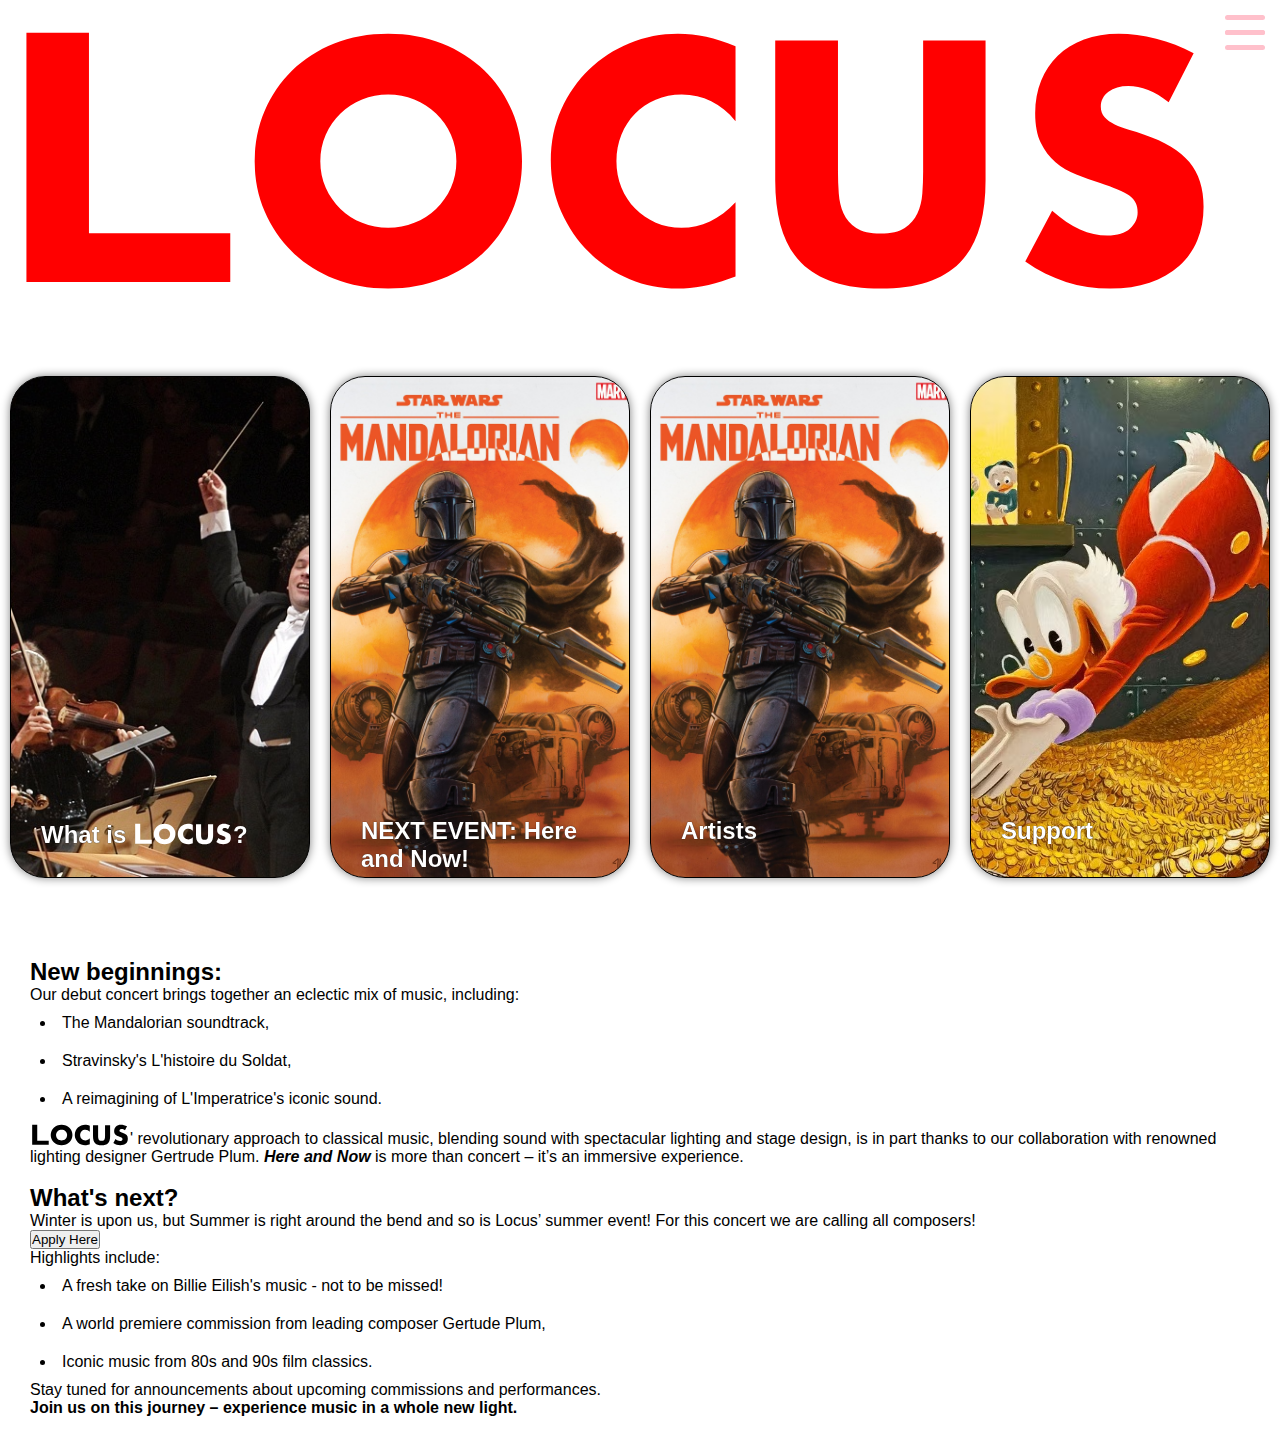
==== index.html @ e9b1023e "Added copy to boxes" ====
<!DOCTYPE html>
<html lang="en">
  <head>
    <meta charset="UTF-8" />
    <meta
      name="viewport"
      content="width=device-width, initial-scale=1.0" />
    <link
      rel="stylesheet"
      href="styles/style.css" />
    <title>Locus</title>
  </head>
  <body>
    <svg
      class="logo"
      viewBox="0 0 3000 785"
      version="1.1"
      xmlns="http://www.w3.org/2000/svg"
      xmlns:xlink="http://www.w3.org/1999/xlink"
      xml:space="preserve"
      xmlns:serif="http://www.serif.com/"
      style="
        fill-rule: evenodd;
        clip-rule: evenodd;
        stroke-linejoin: round;
        stroke-miterlimit: 2;
      ">
      <g
        id="Artboard1"
        transform="matrix(1,0,0,0.261377,0,0)">
        <rect
          x="0"
          y="0" />
        <g
          transform="matrix(1,0,0,3.82589,-317.61,-3108.26)"
          style="fill: red">
          <path
            d="M879.223,1500L382.047,1500L382.047,892.592L534.555,892.592L534.555,1381.04L879.223,1381.04L879.223,1500ZM938.762,1205.62C938.762,1161.9 946.83,1121.16 962.968,1083.42C979.105,1045.68 1001.49,1012.75 1030.12,984.645C1058.75,956.535 1092.98,934.541 1132.8,918.664C1172.62,902.787 1216.48,894.848 1264.37,894.848C1311.74,894.848 1355.47,902.787 1395.55,918.664C1435.64,934.541 1470.12,956.535 1499.02,984.645C1527.91,1012.75 1550.42,1045.68 1566.56,1083.42C1582.69,1121.16 1590.76,1161.9 1590.76,1205.62C1590.76,1249.35 1582.69,1290.08 1566.56,1327.83C1550.42,1365.57 1527.91,1398.49 1499.02,1426.6C1470.12,1454.71 1435.64,1476.7 1395.55,1492.58C1355.47,1508.46 1311.74,1516.4 1264.37,1516.4C1216.48,1516.4 1172.62,1508.46 1132.8,1492.58C1092.98,1476.7 1058.75,1454.71 1030.12,1426.6C1001.49,1398.49 979.105,1365.57 962.968,1327.83C946.83,1290.08 938.762,1249.35 938.762,1205.62ZM1098.83,1205.62C1098.83,1229.05 1103.26,1250.65 1112.11,1270.43C1120.96,1290.21 1132.93,1307.39 1148.03,1321.97C1163.12,1336.54 1180.69,1347.87 1200.73,1355.93C1220.78,1364 1241.99,1368.04 1264.37,1368.04C1286.76,1368.04 1307.97,1364 1328.01,1355.93C1348.05,1347.87 1365.75,1336.54 1381.11,1321.97C1396.46,1307.39 1408.57,1290.21 1417.42,1270.43C1426.27,1250.65 1430.69,1229.05 1430.69,1205.62C1430.69,1182.2 1426.27,1160.59 1417.42,1140.81C1408.57,1121.03 1396.46,1103.85 1381.11,1089.28C1365.75,1074.7 1348.05,1063.38 1328.01,1055.31C1307.97,1047.24 1286.76,1043.21 1264.37,1043.21C1241.99,1043.21 1220.78,1047.24 1200.73,1055.31C1180.69,1063.38 1163.12,1074.7 1148.03,1089.28C1132.93,1103.85 1120.96,1121.03 1112.11,1140.81C1103.26,1160.59 1098.83,1182.2 1098.83,1205.62ZM2111.59,1108.02C2076.19,1064.81 2032.46,1043.21 1980.4,1043.21C1957.5,1043.21 1936.29,1047.37 1916.77,1055.7C1897.24,1064.03 1880.46,1075.35 1866.4,1089.67C1852.35,1103.98 1841.28,1121.03 1833.22,1140.81C1825.15,1160.59 1821.11,1181.94 1821.11,1204.84C1821.11,1228.27 1825.15,1249.87 1833.22,1269.65C1841.28,1289.43 1852.48,1306.61 1866.79,1321.19C1881.11,1335.76 1897.89,1347.21 1917.15,1355.54C1936.42,1363.87 1957.24,1368.04 1979.62,1368.04C2028.56,1368.04 2072.54,1347.21 2111.59,1305.57L2111.59,1486.73L2095.97,1492.19C2072.54,1500.52 2050.68,1506.64 2030.38,1510.54C2010.08,1514.45 1990.03,1516.4 1970.25,1516.4C1929.65,1516.4 1890.74,1508.72 1853.52,1493.36C1816.3,1478.01 1783.5,1456.4 1755.13,1428.55C1726.76,1400.7 1703.99,1367.65 1686.81,1329.39C1669.63,1291.12 1661.04,1249.35 1661.04,1204.06C1661.04,1158.77 1669.5,1117.26 1686.42,1079.52C1703.34,1041.78 1725.98,1009.24 1754.35,981.912C1782.72,954.583 1815.65,933.24 1853.13,917.883C1890.61,902.527 1929.91,894.848 1971.03,894.848C1994.46,894.848 2017.49,897.321 2040.14,902.266C2062.78,907.212 2086.6,914.89 2111.59,925.301L2111.59,1108.02ZM2361.45,911.246L2361.45,1231.39C2361.45,1248.57 2362.11,1266.14 2363.41,1284.1C2364.71,1302.06 2368.61,1318.32 2375.12,1332.9C2381.63,1347.48 2391.91,1359.32 2405.96,1368.43C2420.02,1377.54 2439.8,1382.09 2465.31,1382.09C2490.81,1382.09 2510.46,1377.54 2524.26,1368.43C2538.05,1359.32 2548.34,1347.48 2555.1,1332.9C2561.87,1318.32 2565.9,1302.06 2567.2,1284.1C2568.51,1266.14 2569.16,1248.57 2569.16,1231.39L2569.16,911.246L2721.42,911.246L2721.42,1252.47C2721.42,1344.09 2700.47,1410.98 2658.56,1453.15C2616.66,1495.32 2552.24,1516.4 2465.31,1516.4C2378.37,1516.4 2313.82,1495.32 2271.66,1453.15C2229.49,1410.98 2208.41,1344.09 2208.41,1252.47L2208.41,911.246L2361.45,911.246ZM3168.06,1061.95C3151.41,1048.41 3134.75,1038.39 3118.09,1031.89C3101.43,1025.38 3085.29,1022.12 3069.68,1022.12C3049.89,1022.12 3033.76,1026.81 3021.26,1036.18C3008.77,1045.55 3002.52,1057.78 3002.52,1072.88C3002.52,1083.29 3005.65,1091.88 3011.89,1098.65C3018.14,1105.41 3026.34,1111.27 3036.49,1116.22C3046.64,1121.16 3058.09,1125.46 3070.85,1129.1C3083.6,1132.74 3096.22,1136.65 3108.72,1140.81C3158.69,1157.47 3195.26,1179.73 3218.43,1207.58C3241.59,1235.42 3253.17,1271.73 3253.17,1316.5C3253.17,1346.69 3248.1,1374.02 3237.95,1398.49C3227.8,1422.96 3212.96,1443.91 3193.44,1461.35C3173.92,1478.79 3149.97,1492.32 3121.6,1501.95C3093.23,1511.58 3061.09,1516.4 3025.17,1516.4C2950.73,1516.4 2881.75,1494.27 2818.25,1450.03L2883.84,1326.65C2906.74,1346.95 2929.39,1362.05 2951.77,1371.94C2974.15,1381.83 2996.28,1386.78 3018.14,1386.78C3043.13,1386.78 3061.74,1381.05 3073.97,1369.6C3086.2,1358.15 3092.32,1345.13 3092.32,1330.56C3092.32,1321.71 3090.76,1314.03 3087.64,1307.52C3084.51,1301.02 3079.31,1295.03 3072.02,1289.56C3064.73,1284.1 3055.23,1279.02 3043.52,1274.34C3031.81,1269.65 3017.62,1264.45 3000.96,1258.72C2981.18,1252.47 2961.79,1245.58 2942.79,1238.03C2923.79,1230.48 2906.87,1220.46 2892.03,1207.97C2877.2,1195.47 2865.23,1179.73 2856.12,1160.73C2847.01,1141.72 2842.45,1117.65 2842.45,1088.5C2842.45,1059.35 2847.27,1032.93 2856.9,1009.24C2866.53,985.556 2880.06,965.254 2897.5,948.336C2914.94,931.418 2936.28,918.274 2961.53,908.903C2986.78,899.533 3015.02,894.848 3046.25,894.848C3075.4,894.848 3105.86,898.883 3137.61,906.951C3169.36,915.02 3199.82,926.863 3228.97,942.48L3168.06,1061.95Z" />
        </g>
      </g>
    </svg>
    <main>
      <section class="container">
        <div class="what-we-do box">
          <div class="box__color-screen"></div>
          <div class="wrapper">
            <h2 class="card-label">
              What is
              <img
                class="locus-inline-image"
                src="images/locus.svg"
                alt=""
                width="100" />?
            </h2>
            <div class="box_descriptive-text">
              <p>
                Locus events dispense with traditional genre boundaries. As all
                music is just 12 notes, we here at Locus are excited to present
                film music, pop, jazz, and contemporary classical side-by-side.
                <br />
                <br />
                We take inspiration from movements and concerts around the world
                and distil what we think is the best of the best to bring it to
                you in the form of music, lighting, and stage design.
                <br />
                <br />
                As you will see from our concerts, we take the phrase “Music is
                for everyone” seriously.
              </p>
              <br />
              <a href="./about-locus.html"><p>See more</p></a>
            </div>
          </div>
        </div>
        <div class="featured box">
          <div class="box__color-screen"></div>
          <div class="wrapper">
            <h2 class="card-label">NEXT EVENT: Here and Now!</h2>
            <p class="box_descriptive-text">
              Here and Now! is a celebration of beloved music of today, and the
              inspiration behind Locus, combining contemporary classics with
              music from Billie Eilish, Miles Davis, Stravinsky, and The
              Mandalorian.
              <br />
              <br />
              Enjoy a night of incredible music at The Venue and get to know the
              world of Locus.
            </p>
          </div>
        </div>
        <div class="artists box">
          <div class="box__color-screen"></div>
          <div class="wrapper">
            <h2 class="card-label">Artists</h2>
            <p class="box_descriptive-text">
              Locus differs from traditional groups, bands, and orchestras in
              several important ways. A group of like-minded musicians, our
              specialties span pop, jazz, contemporary classical, and classical
              music.
              <br />
              <br />
              Learn more about our world-class team
              <a href="./about-locus.html#artists">here</a>.
            </p>
          </div>
        </div>
        <div class="investment box">
          <div class="box__color-screen"></div>
          <div class="wrapper">
            <h2 class="card-label">Support</h2>
            <p class="box_descriptive-text">
              Keep music alive and become a part of the solution!
              <br />
              <br />
              There are many ways to support locus, from membership to
              donations, to partnering with us.
              <br />
              <br />
              Explore your options and see how others such as yourself have
              shaped the future of music <a href="./investment.html">here</a>.
            </p>
          </div>
        </div>
      </section>
      <section class="news">
        <div class="news-item new-beginnings">
          <h2 class="news-heading">New beginnings:</h2>
          <p>
            Our debut concert brings together an eclectic mix of music,
            including:
          </p>
          <ul>
            <li>The Mandalorian soundtrack,</li>
            <li>Stravinsky's L'histoire du Soldat,</li>
            <li>A reimagining of L'Imperatrice's iconic sound.</li>
          </ul>
          <p>
            <img
              class="locus-inline-image"
              src="images/locus.svg"
              alt=""
              width="100" />' revolutionary approach to classical music,
            blending sound with spectacular lighting and stage design, is in
            part thanks to our collaboration with renowned lighting designer
            Gertrude Plum.
            <span style="font-style: italic; font-weight: bold">
              Here and Now
            </span>
            is more than concert – it’s an immersive experience.
          </p>
        </div>
        <br />
        <div class="news-item next">
          <h2 class="news-heading">What's next?</h2>
          <p>
            Winter is upon us, but Summer is right around the bend and so is
            Locus’ summer event! For this concert we are calling all composers!
          </p>
          <button class="callout">Apply Here</button>
          <p>Highlights include:</p>
          <ul>
            <li>A fresh take on Billie Eilish's music - not to be missed!</li>
            <li>
              A world premiere commission from leading composer Gertude Plum,
            </li>
            <li>Iconic music from 80s and 90s film classics.</li>
          </ul>
          <p>
            Stay tuned for announcements about upcoming commissions and
            performances.
          </p>
          <p>
            <span style="font-weight: bold"
              >Join us on this journey – experience music in a whole new
              light.</span
            >
          </p>
        </div>
      </section>
      <footer>
        <div class="signup"></div>
        <div class="contact"></div>
        <div class="socials"></div>
      </footer>
    </main>
    <div class="menu">
      <div class="menu_icon">
        <div class="line-1 line"></div>
        <div class="line-2 line"></div>
        <div class="line-3 line"></div>
        <div class="line-4 line"></div>
      </div>
      <nav class="nav">
        <p>These are options</p>
        <ul class="menu-list">
          <a href="#"><li class="menu-list_item">Option</li></a>
          <a href="#"><li class="menu-list_item">Option</li></a>
          <a href="#"><li class="menu-list_item">Option</li></a>
          <a href="#"><li class="menu-list_item">Option</li></a>
          <a href="#"><li class="menu-list_item">Option</li></a>
          <a href="#"><li class="menu-list_item">Option</li></a>
          <a href="#"><li class="menu-list_item">Option</li></a>
        </ul>
      </nav>
    </div>
    <script src="scripts/script.js"></script>
    <script src="scripts/burger-menu.js"></script>
  </body>
</html>
---- styles/style.css ----
* {
  font-family: Verdana, Geneva, Tahoma, sans-serif;
  margin: 0;
  padding: 0;
}
html,
body {
  position: relative;
  cursor: url(../images/red-dot.svg), auto;
  z-index: 0;
  max-width: 100vw;
  overflow-x: hidden;
}
.logo {
  width: calc(100vw - 50px);
}
.menu {
  display: flex;
  flex-flow: column;
  align-items: end;
  position: fixed;
  right: 5px;
  top: 5px;
}
.menu_icon {
  position: relative;
  width: 50px;
  height: 50px;
  padding: 5px;
  z-index: 3;
  transition: all 400 ease;
}
.line {
  position: absolute;
  height: 5px;
  width: 40px;
  background-color: pink;
  top: 10px;
  right: 10px;
  border-radius: 10px;
}
.line-1 {
  top: 10px;
}
.line-2 {
  top: 25px;
}
.line-3 {
  top: 25px;
}
.line-4 {
  top: 40px;
}
.nav {
  width: 300px;
  height: 100vh;
  background: red;
  position: absolute;
  top: -5px;
  right: -600%;
  z-index: 2;
  transition: all 0.5s ease;
}
.nav.show-nav {
  right: -5px;
  transition: all 0.5s ease;
}
.nav p {
  font-weight: bold;
  margin-left: 55px;
  margin-top: 80px;
}
.menu-list {
  display: flex;
  flex-flow: column;
  justify-content: space-evenly;
}
.menu-list a {
  color: inherit;
  text-decoration: none;
  display: flex;
}
.menu-list_item {
  margin: 10px 20px;
  list-style: none;
  transition: all 500 ease;
}
.menu-list_item:hover {
  transform: scale(1.1);
}
.menu-list_item:active {
  transform: scale(0.9);
}
.locus-inline-image {
  position: relative;
  fill: red;
  top: 4px;
  transition: all 300ms ease;
}
.box__color-screen {
  position: absolute;
  top: 0;
  left: 0;
  width: 100%;
  height: 100%;
  background: radial-gradient(
    circle at 0% 15%,
    rgb(0, 0, 56),
    rgb(102 51 153 / 50%) 20%,
    rgb(255 0 0 / 70%) 65%,
    rgb(255 170 0 / 50%)
  );
  opacity: 0;
  transform: translate(-100% 0);
  pointer-events: none;
  transition: transform 800ms ease, opacity 800ms ease;
}
.wrapper {
  position: relative;
  width: 100%;
  height: 100%;
  overflow: hidden;
  filter: invert(1);
  pointer-events: none;
  transform: translate(0, 82%);
  transition: all 500ms ease;
}
.box {
  background: grey;
  position: relative;
  margin: 50px 10px;
  min-height: 400px;
  border: 1px solid black;
  border-radius: 35px;
  box-shadow: 0 0 10px 0 gray;
  transition: all 500ms ease;
  overflow: hidden;
  z-index: 0;
  cursor: pointer;
  opacity: 0;
  transform: translateX(100%);
  height: 550px;
}
.box:hover {
  transform: scale(1.01);
}
.box > {
  user-select: none;
}
.card-label {
  padding: 30px;
  user-select: none;
  transition: all 800ms ease;
  text-shadow: 0 0 1px white;
}
.box_descriptive-text {
  padding: 30px;
  padding-top: 0;
  transition: all 800ms ease;
  opacity: 0;
}
.what-we-do {
  background: center/cover no-repeat url(../images/cool.jpg);
}
.featured {
  background: top/cover no-repeat url(../images/mando_comic.jpg);
}
.artists {
  background: center/cover no-repeat url(../images/mando_comic.jpg);
}
.investment {
  background: center/cover no-repeat url(../images/scrooge.png);
}
.show-more-box_label {
  bottom: unset;
  top: 0;
  translate: 0;
}
.show-more-box_text {
  opacity: 1;
}
.show {
  opacity: 1;
  transform: translateX(0);
}
.news {
  padding: 30px;
}
.news-item li {
  padding: 10px;
  list-style-position: inside;
}
@media only screen and (min-width: 1100px) {
  .container {
    display: flex;
    flex-flow: row nowrap;
  }
  .box {
    max-width: unset;
    min-width: unset;
    height: 60vh;
    max-height: 500px;
    flex: 1;
    flex-basis: 5px;
  }

  .box:focus {
    flex: 40;
  }
}
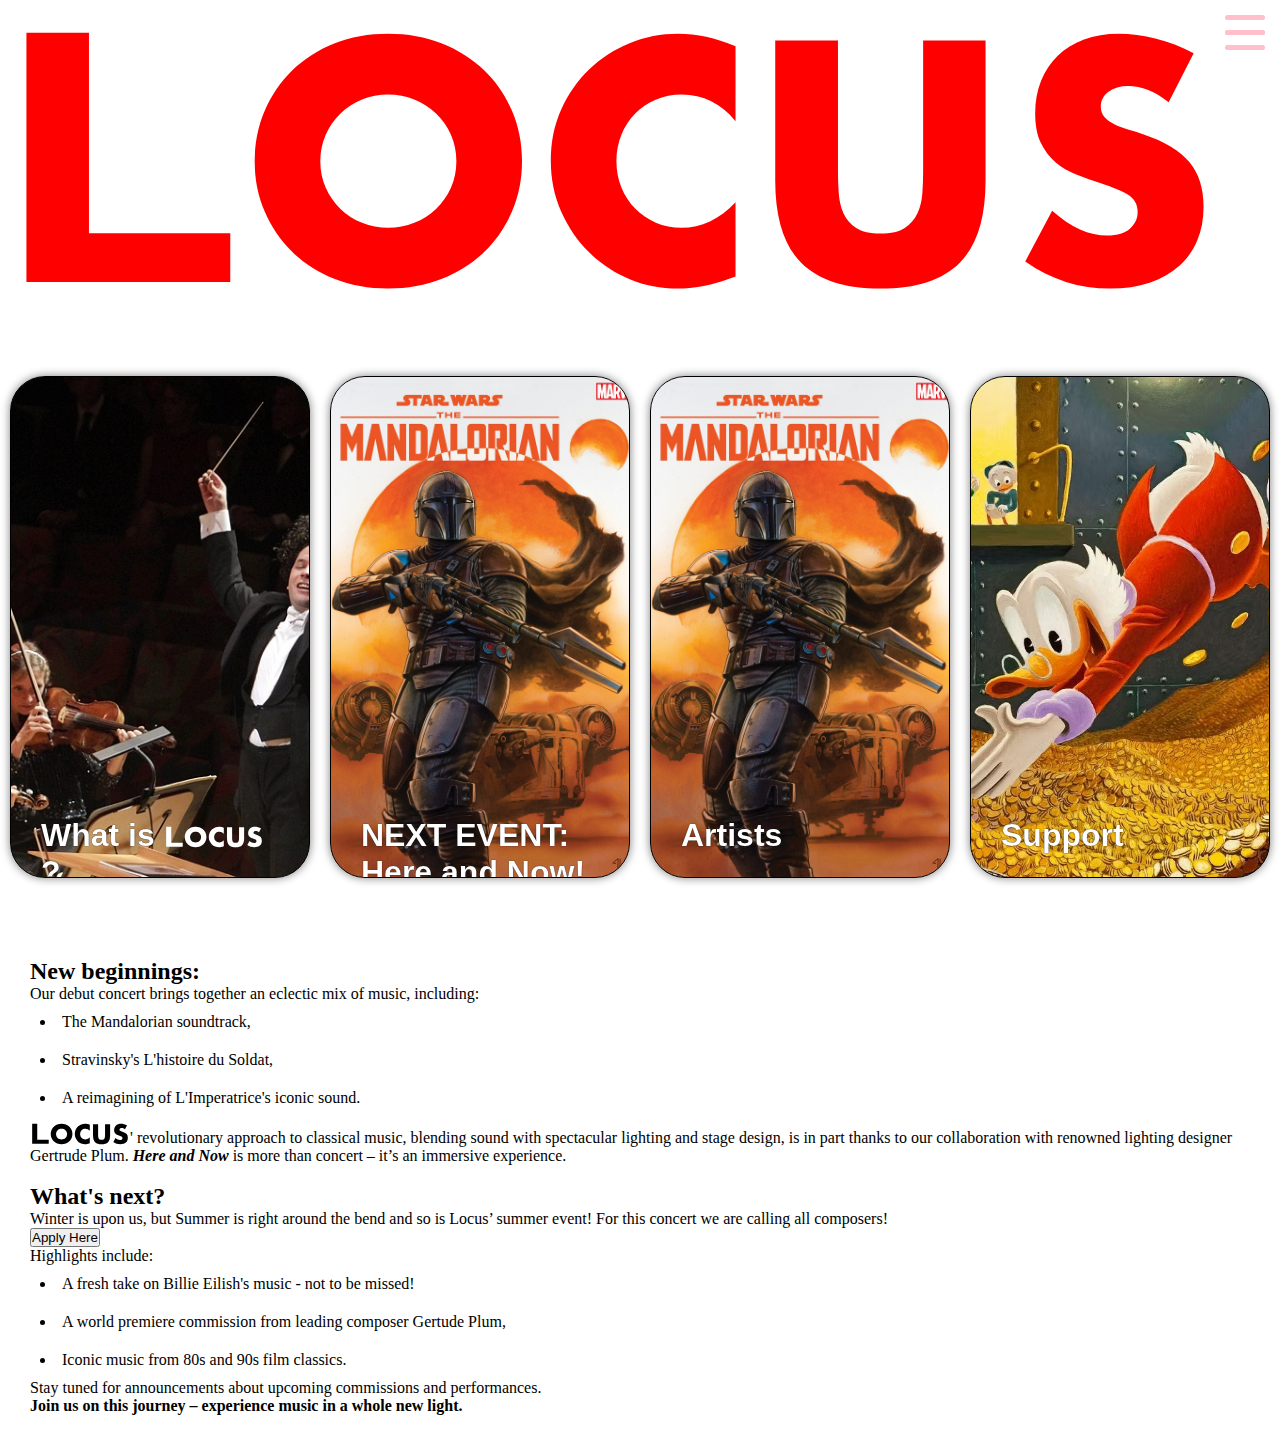
==== commit 1b67189e: "Moved presentation style to CSS from JavaScript, Fixed box hover properly" ====
--- a/index.html
+++ b/index.html
@@ -8,6 +8,16 @@
     <link
       rel="stylesheet"
       href="styles/style.css" />
+    <link
+      rel="preconnect"
+      href="https://fonts.googleapis.com" />
+    <link
+      rel="preconnect"
+      href="https://fonts.gstatic.com"
+      crossorigin />
+    <link
+      href="https://fonts.googleapis.com/css2?family=Delius&family=EB+Garamond:ital,wght@0,400..800;1,400..800&family=Lexend+Deca:wght@100..900&family=Libre+Caslon+Text:ital,wght@0,400;0,700;1,400&family=Rowdies:wght@300;400;700&display=swap"
+      rel="stylesheet" />
     <title>Locus</title>
   </head>
   <body>
--- a/styles/style.css
+++ b/styles/style.css
@@ -1,5 +1,8 @@
+:root {
+  --default-body-font: "Delius", garamond, serif;
+  --default-heading-font: Verdana, Geneva, Tahoma, sans-serif;
+}
 * {
-  font-family: Verdana, Geneva, Tahoma, sans-serif;
   margin: 0;
   padding: 0;
 }
@@ -71,6 +74,7 @@
   margin-top: 80px;
 }
 .menu-list {
+  font-family: var(--default-body-font);
   display: flex;
   flex-flow: column;
   justify-content: space-evenly;
@@ -142,18 +146,22 @@
   height: 550px;
 }
 .box:hover {
-  transform: scale(1.01);
+  transform: scale(1.02);
 }
 .box > {
   user-select: none;
 }
 .card-label {
+  font-family: var(--default-heading-font);
+  font-size: 2rem;
   padding: 30px;
   user-select: none;
   transition: all 800ms ease;
   text-shadow: 0 0 1px white;
 }
 .box_descriptive-text {
+  font-family: var(--default-body-font);
+  font-size: 1.2rem;
   padding: 30px;
   padding-top: 0;
   transition: all 800ms ease;
@@ -181,7 +189,7 @@
 }
 .show {
   opacity: 1;
-  transform: translateX(0);
+  transform: translate(0);
 }
 .news {
   padding: 30px;
@@ -202,6 +210,11 @@
     max-height: 500px;
     flex: 1;
     flex-basis: 5px;
+    transform: translate(0);
+    opacity: 1;
+  }
+  .box:hover {
+    transform: scale(1.02);
   }
 
   .box:focus {
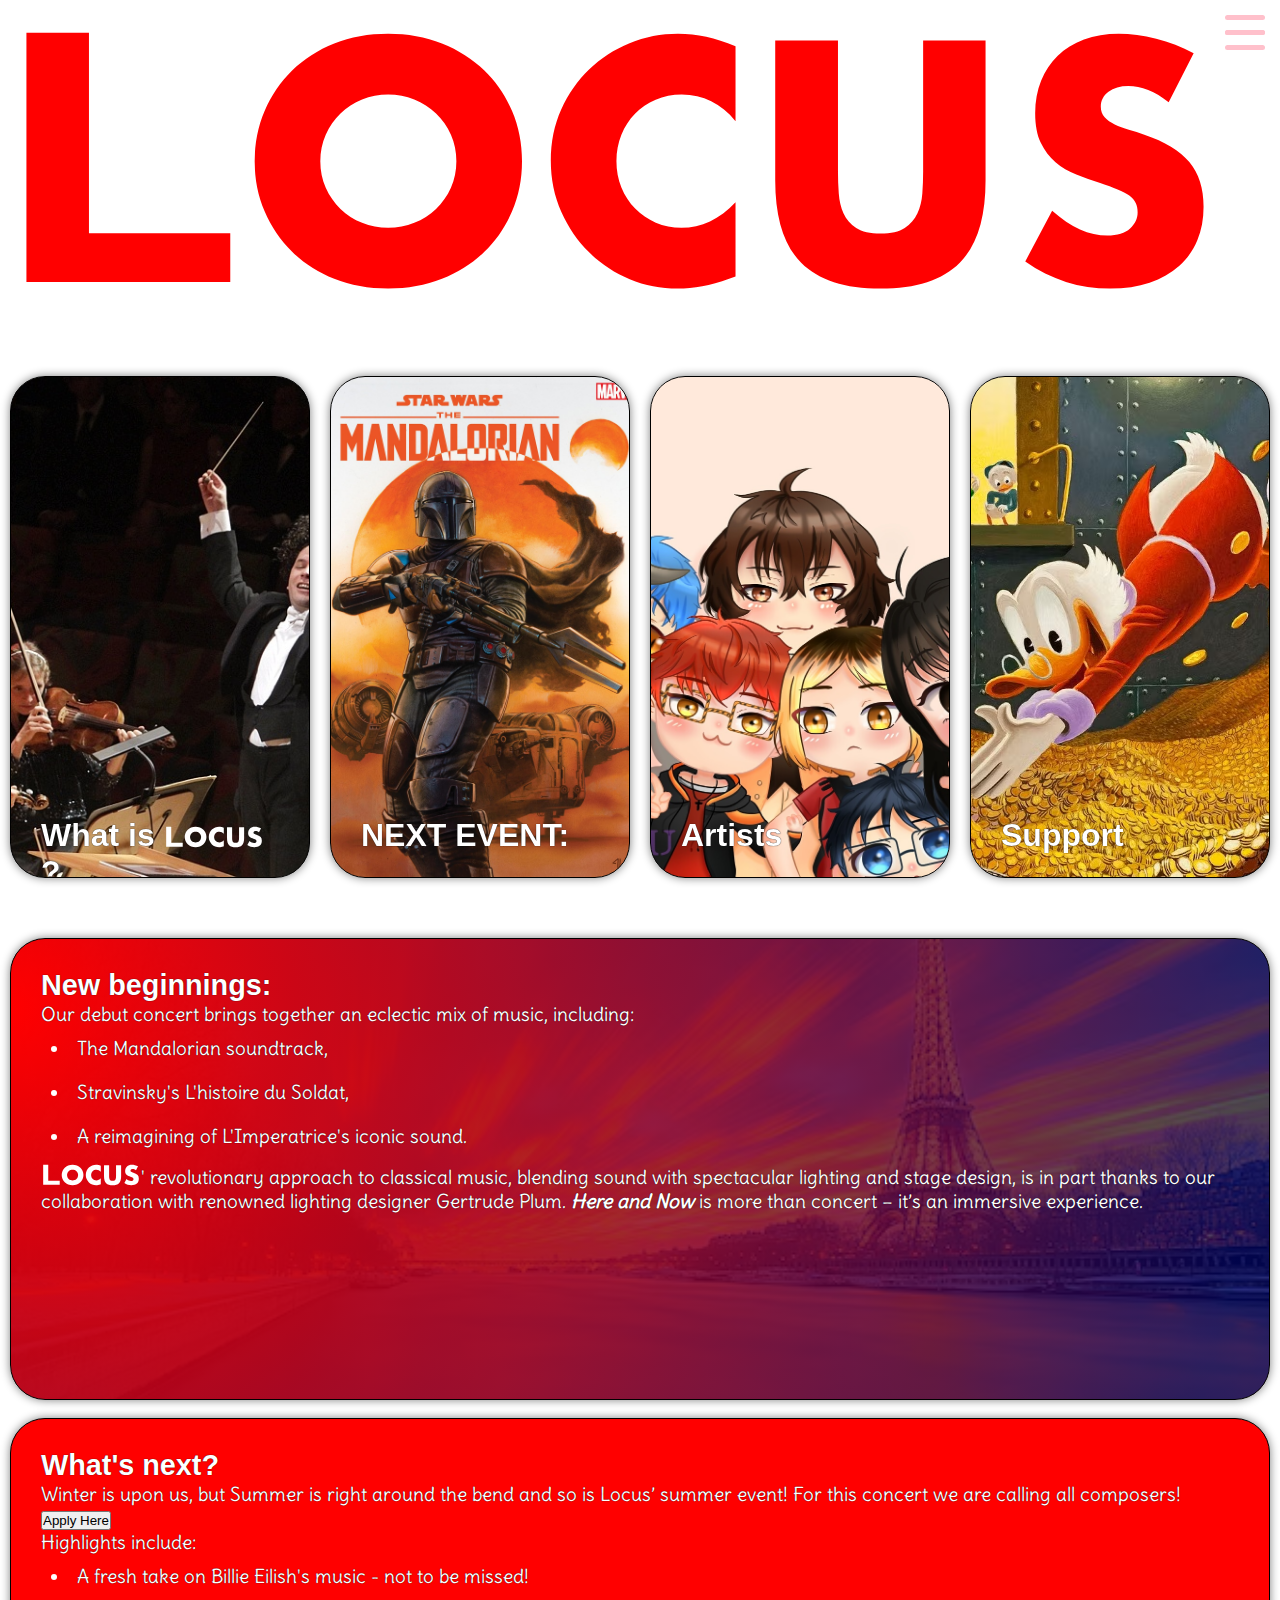
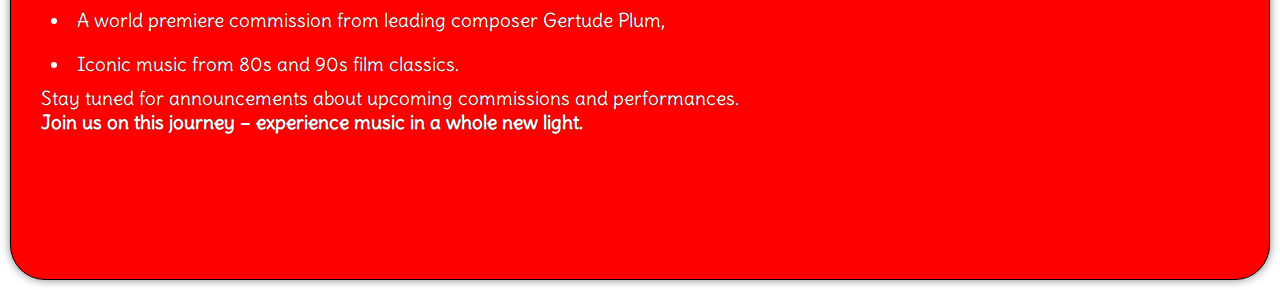
==== commit 2d227209: "Changed nav to transform from absolute system, Added styling to news-items" ====
--- a/index.html
+++ b/index.html
@@ -85,7 +85,7 @@
         <div class="featured box">
           <div class="box__color-screen"></div>
           <div class="wrapper">
-            <h2 class="card-label">NEXT EVENT: Here and Now!</h2>
+            <h2 class="card-label">NEXT EVENT:</h2>
             <p class="box_descriptive-text">
               Here and Now! is a celebration of beloved music of today, and the
               inspiration behind Locus, combining contemporary classics with
@@ -132,7 +132,7 @@
           </div>
         </div>
       </section>
-      <section class="news">
+      <section class="news container">
         <div class="news-item new-beginnings">
           <h2 class="news-heading">New beginnings:</h2>
           <p>
@@ -201,15 +201,13 @@
         <div class="line-4 line"></div>
       </div>
       <nav class="nav">
-        <p>These are options</p>
         <ul class="menu-list">
-          <a href="#"><li class="menu-list_item">Option</li></a>
-          <a href="#"><li class="menu-list_item">Option</li></a>
-          <a href="#"><li class="menu-list_item">Option</li></a>
-          <a href="#"><li class="menu-list_item">Option</li></a>
-          <a href="#"><li class="menu-list_item">Option</li></a>
-          <a href="#"><li class="menu-list_item">Option</li></a>
-          <a href="#"><li class="menu-list_item">Option</li></a>
+          <a href="#"><li class="menu-list_item">Concerts & Tickets</li></a>
+          <a href="#"><li class="menu-list_item">About Locus</li></a>
+          <a href="#"><li class="menu-list_item">About the Artists</li></a>
+          <a href="#"><li class="menu-list_item">Event Calendar</li></a>
+          <a href="#"><li class="menu-list_item">Read and Watch</li></a>
+          <a href="#"><li class="menu-list_item">Support Us</li></a>
         </ul>
       </nav>
     </div>
--- a/styles/style.css
+++ b/styles/style.css
@@ -55,17 +55,18 @@
   top: 40px;
 }
 .nav {
+  margin: 0;
+  padding: 0;
   width: 300px;
-  height: 100vh;
+  height: 110vh;
   background: red;
   position: absolute;
-  top: -5px;
-  right: -600%;
+  transform: translate(600%, -5%);
   z-index: 2;
   transition: all 0.5s ease;
 }
 .nav.show-nav {
-  right: -5px;
+  transform: translate(5%, -5%);
   transition: all 0.5s ease;
 }
 .nav p {
@@ -74,6 +75,7 @@
   margin-top: 80px;
 }
 .menu-list {
+  padding: 30px 0;
   font-family: var(--default-body-font);
   display: flex;
   flex-flow: column;
@@ -86,8 +88,10 @@
 }
 .menu-list_item {
   margin: 10px 20px;
+  padding-top: calc(100% / 6);
   list-style: none;
   transition: all 500 ease;
+  color: white;
 }
 .menu-list_item:hover {
   transform: scale(1.1);
@@ -109,9 +113,9 @@
   height: 100%;
   background: radial-gradient(
     circle at 0% 15%,
-    rgb(0, 0, 56),
-    rgb(102 51 153 / 50%) 20%,
-    rgb(255 0 0 / 70%) 65%,
+    rgb(0 0 56 / 70%),
+    rgb(102 51 153 / 70%) 20%,
+    rgb(255 0 0 / 70%) 55%,
     rgb(255 170 0 / 50%)
   );
   opacity: 0;
@@ -174,7 +178,7 @@
   background: top/cover no-repeat url(../images/mando_comic.jpg);
 }
 .artists {
-  background: center/cover no-repeat url(../images/mando_comic.jpg);
+  background: center/cover no-repeat url(../images/artists.jpg);
 }
 .investment {
   background: center/cover no-repeat url(../images/scrooge.png);
@@ -192,7 +196,44 @@
   transform: translate(0);
 }
 .news {
+  margin: 10px 10px;
+  display: flex;
+  flex-flow: column nowrap;
+}
+.news-item {
+  min-height: 400px;
+  border: 1px solid black;
+  border-radius: 35px;
+  box-shadow: 0 0 10px 0 gray;
+  transition: all 500ms ease;
+  overflow: hidden;
+  z-index: 0;
   padding: 30px;
+  background: blue;
+  color: white;
+  text-shadow: 0 0 1px black;
+  font-size: 1.2rem;
+  font-family: var(--default-body-font);
+  && h2 {
+    font-family: var(--default-heading-font);
+  }
+  && img {
+    filter: invert(1);
+  }
+}
+.news-item:hover {
+  transform: scale(1.01);
+}
+.new-beginnings {
+  background: radial-gradient(
+      circle at 0% 15%,
+      rgba(255, 0, 0, 1),
+      rgba(0, 5, 105, 0.7) 95%
+    ),
+    center/cover url(../images/dramatic_sunrise.png);
+}
+.next {
+  background: red;
 }
 .news-item li {
   padding: 10px;
@@ -202,6 +243,9 @@
   .container {
     display: flex;
     flex-flow: row nowrap;
+  }
+  .news {
+    flex-flow: column nowrap;
   }
   .box {
     max-width: unset;
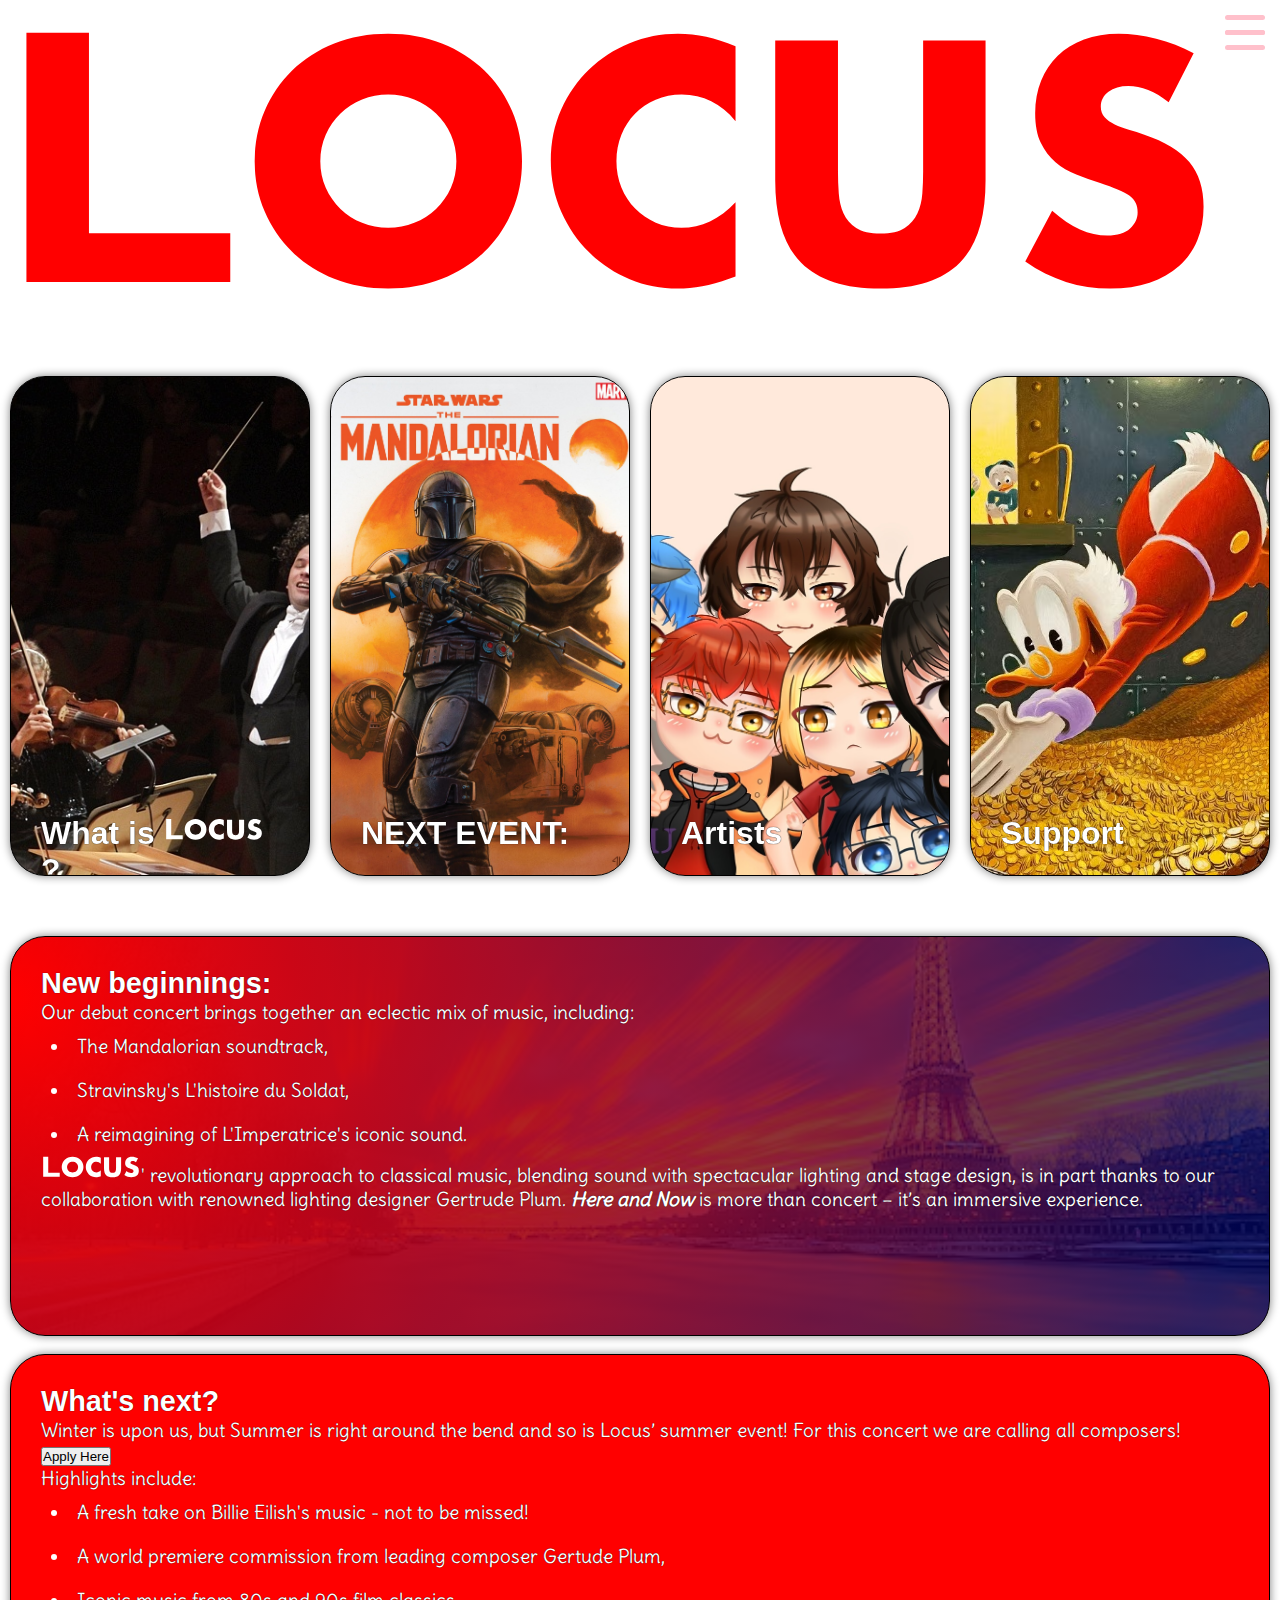
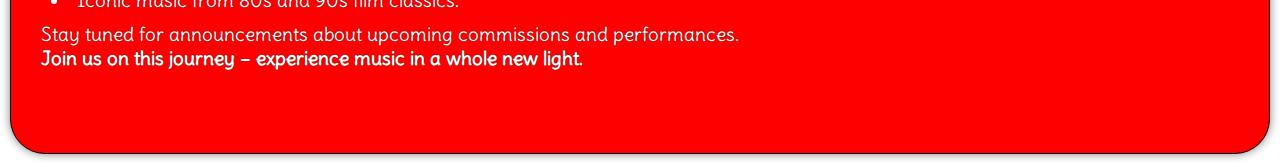
==== commit 19380cd4: "Fixed nav links for ./about-locus.html" ====
--- a/index.html
+++ b/index.html
@@ -78,7 +78,7 @@
                 for everyone” seriously.
               </p>
               <br />
-              <a href="./about-locus.html"><p>See more</p></a>
+              <a href="/about-locus.html"><p>See more</p></a>
             </div>
           </div>
         </div>
@@ -95,6 +95,9 @@
               <br />
               Enjoy a night of incredible music at The Venue and get to know the
               world of Locus.
+              <br />
+              <br />
+              Tickets available <a href="/concerts.html">here</a>.
             </p>
           </div>
         </div>
@@ -202,9 +205,14 @@
       </div>
       <nav class="nav">
         <ul class="menu-list">
+          <a href="#"><li class="menu-list_item">Home</li></a>
           <a href="#"><li class="menu-list_item">Concerts & Tickets</li></a>
-          <a href="#"><li class="menu-list_item">About Locus</li></a>
-          <a href="#"><li class="menu-list_item">About the Artists</li></a>
+          <a href="./about-locus.html"
+            ><li class="menu-list_item">About Locus</li></a
+          >
+          <a href="./about-locus.html#about-artists"
+            ><li class="menu-list_item">About the Artists</li></a
+          >
           <a href="#"><li class="menu-list_item">Event Calendar</li></a>
           <a href="#"><li class="menu-list_item">Read and Watch</li></a>
           <a href="#"><li class="menu-list_item">Support Us</li></a>
--- a/styles/style.css
+++ b/styles/style.css
@@ -5,6 +5,7 @@
 * {
   margin: 0;
   padding: 0;
+  box-sizing: border-box;
 }
 html,
 body {
@@ -13,6 +14,14 @@
   z-index: 0;
   max-width: 100vw;
   overflow-x: hidden;
+}
+p {
+  font-family: var(--default-body-font);
+}
+h1,
+h2,
+h3 {
+  font-family: var(--default-heading-font);
 }
 .logo {
   width: calc(100vw - 50px);
@@ -90,7 +99,8 @@
   margin: 10px 20px;
   padding-top: calc(100% / 6);
   list-style: none;
-  transition: all 500 ease;
+  transition: all 500ms ease;
+  transform-origin: bottom;
   color: white;
 }
 .menu-list_item:hover {
@@ -102,7 +112,7 @@
 .locus-inline-image {
   position: relative;
   fill: red;
-  top: 4px;
+  transform: translate(0, -2px);
   transition: all 300ms ease;
 }
 .box__color-screen {
@@ -170,6 +180,9 @@
   padding-top: 0;
   transition: all 800ms ease;
   opacity: 0;
+  & a {
+    pointer-events: all;
+  }
 }
 .what-we-do {
   background: center/cover no-repeat url(../images/cool.jpg);
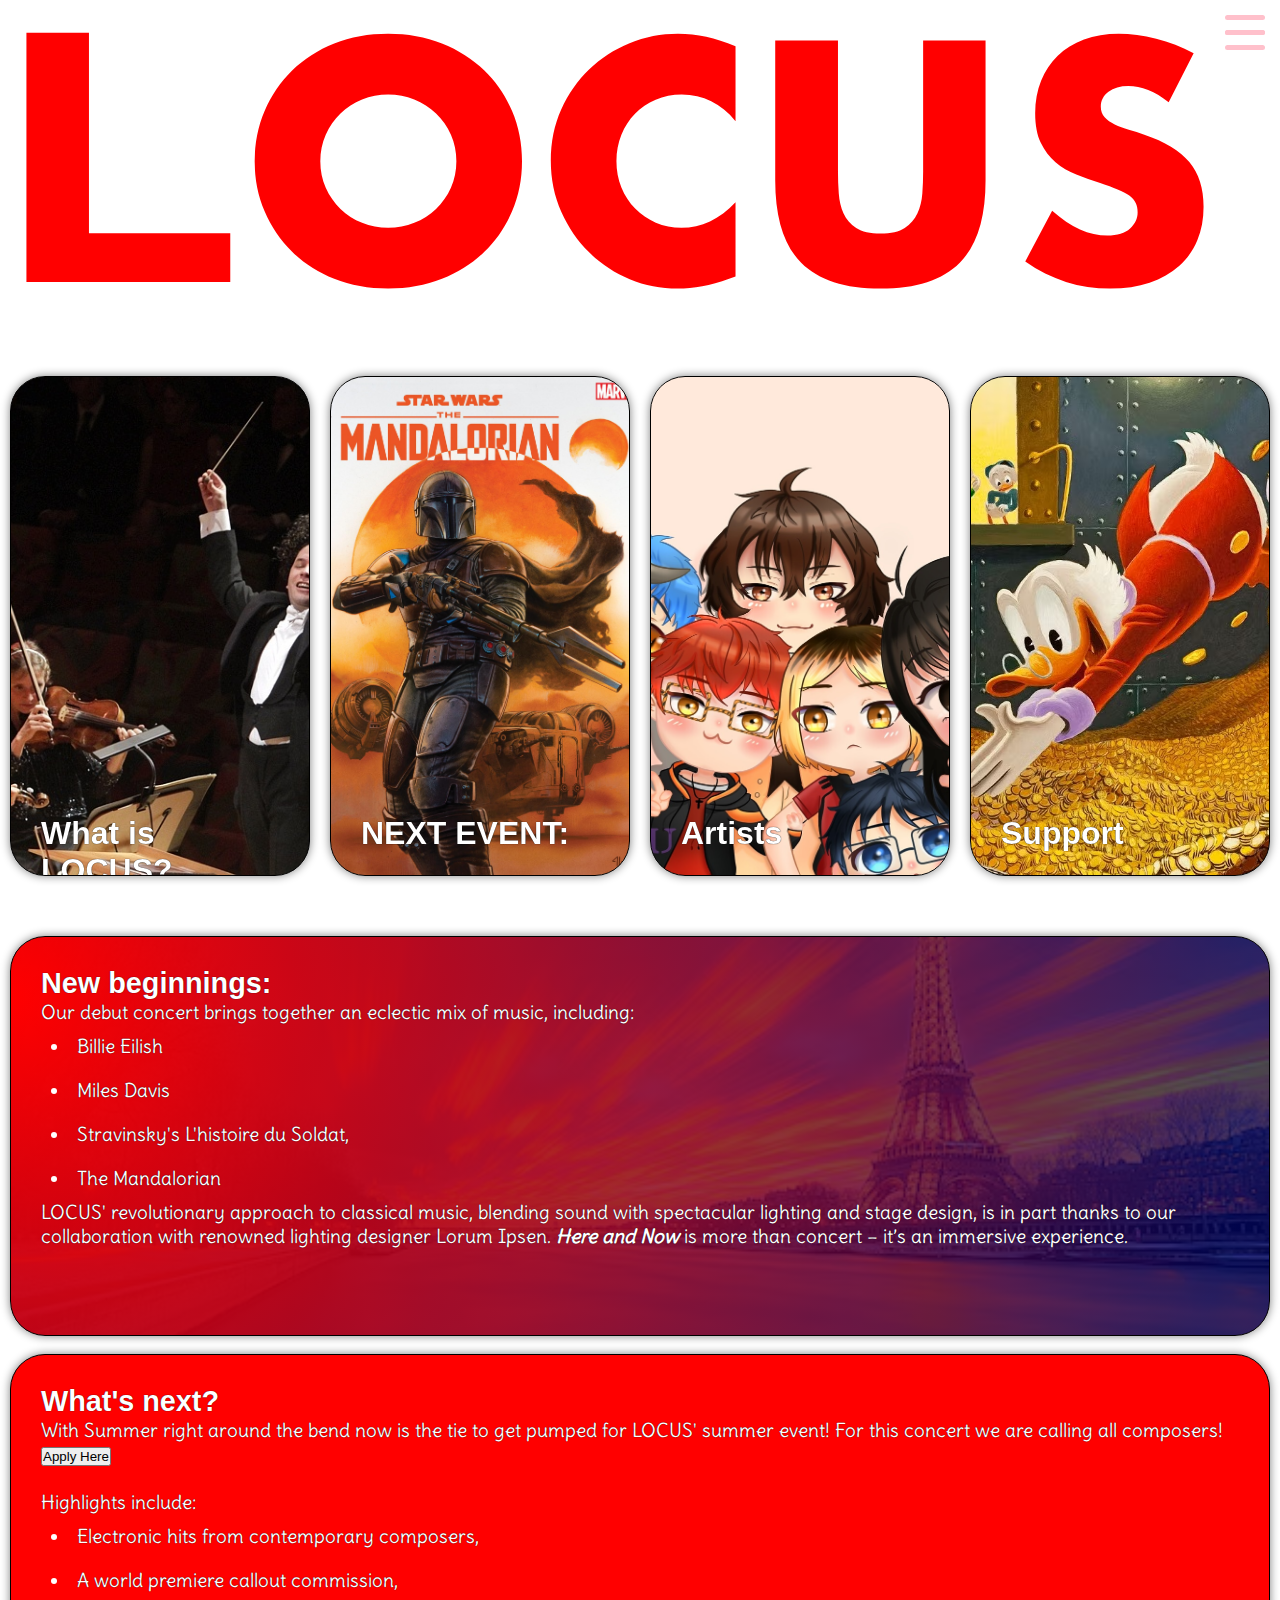
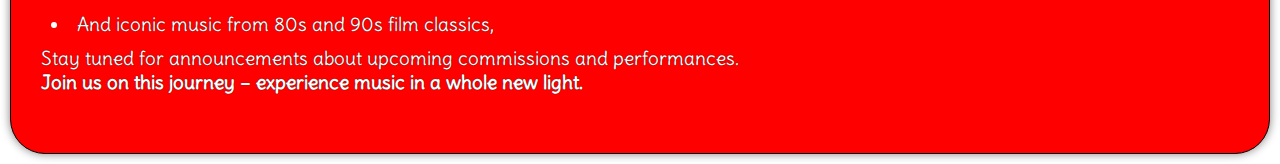
==== commit f7f15660: "Corrected text on homepage" ====
--- a/index.html
+++ b/index.html
@@ -54,14 +54,7 @@
         <div class="what-we-do box">
           <div class="box__color-screen"></div>
           <div class="wrapper">
-            <h2 class="card-label">
-              What is
-              <img
-                class="locus-inline-image"
-                src="images/locus.svg"
-                alt=""
-                width="100" />?
-            </h2>
+            <h2 class="card-label">What is LOCUS?</h2>
             <div class="box_descriptive-text">
               <p>
                 Locus events dispense with traditional genre boundaries. As all
@@ -125,7 +118,7 @@
               Keep music alive and become a part of the solution!
               <br />
               <br />
-              There are many ways to support locus, from membership to
+              There are many ways to support LOCUS, from membership to
               donations, to partnering with us.
               <br />
               <br />
@@ -143,19 +136,15 @@
             including:
           </p>
           <ul>
-            <li>The Mandalorian soundtrack,</li>
+            <li>Billie Eilish</li>
+            <li>Miles Davis</li>
             <li>Stravinsky's L'histoire du Soldat,</li>
-            <li>A reimagining of L'Imperatrice's iconic sound.</li>
+            <li>The Mandalorian</li>
           </ul>
           <p>
-            <img
-              class="locus-inline-image"
-              src="images/locus.svg"
-              alt=""
-              width="100" />' revolutionary approach to classical music,
-            blending sound with spectacular lighting and stage design, is in
-            part thanks to our collaboration with renowned lighting designer
-            Gertrude Plum.
+            LOCUS' revolutionary approach to classical music, blending sound
+            with spectacular lighting and stage design, is in part thanks to our
+            collaboration with renowned lighting designer Lorum Ipsen.
             <span style="font-style: italic; font-weight: bold">
               Here and Now
             </span>
@@ -166,24 +155,24 @@
         <div class="news-item next">
           <h2 class="news-heading">What's next?</h2>
           <p>
-            Winter is upon us, but Summer is right around the bend and so is
-            Locus’ summer event! For this concert we are calling all composers!
+            With Summer right around the bend now is the tie to get pumped for
+            LOCUS' summer event! For this concert we are calling all composers!
           </p>
           <button class="callout">Apply Here</button>
+          <br />
+          <br />
           <p>Highlights include:</p>
           <ul>
-            <li>A fresh take on Billie Eilish's music - not to be missed!</li>
-            <li>
-              A world premiere commission from leading composer Gertude Plum,
-            </li>
-            <li>Iconic music from 80s and 90s film classics.</li>
+            <li>Electronic hits from contemporary composers,</li>
+            <li>A world premiere callout commission,</li>
+            <li>And iconic music from 80s and 90s film classics,</li>
           </ul>
           <p>
             Stay tuned for announcements about upcoming commissions and
             performances.
           </p>
           <p>
-            <span style="font-weight: bold"
+            <span style="font-weight: 900"
               >Join us on this journey – experience music in a whole new
               light.</span
             >
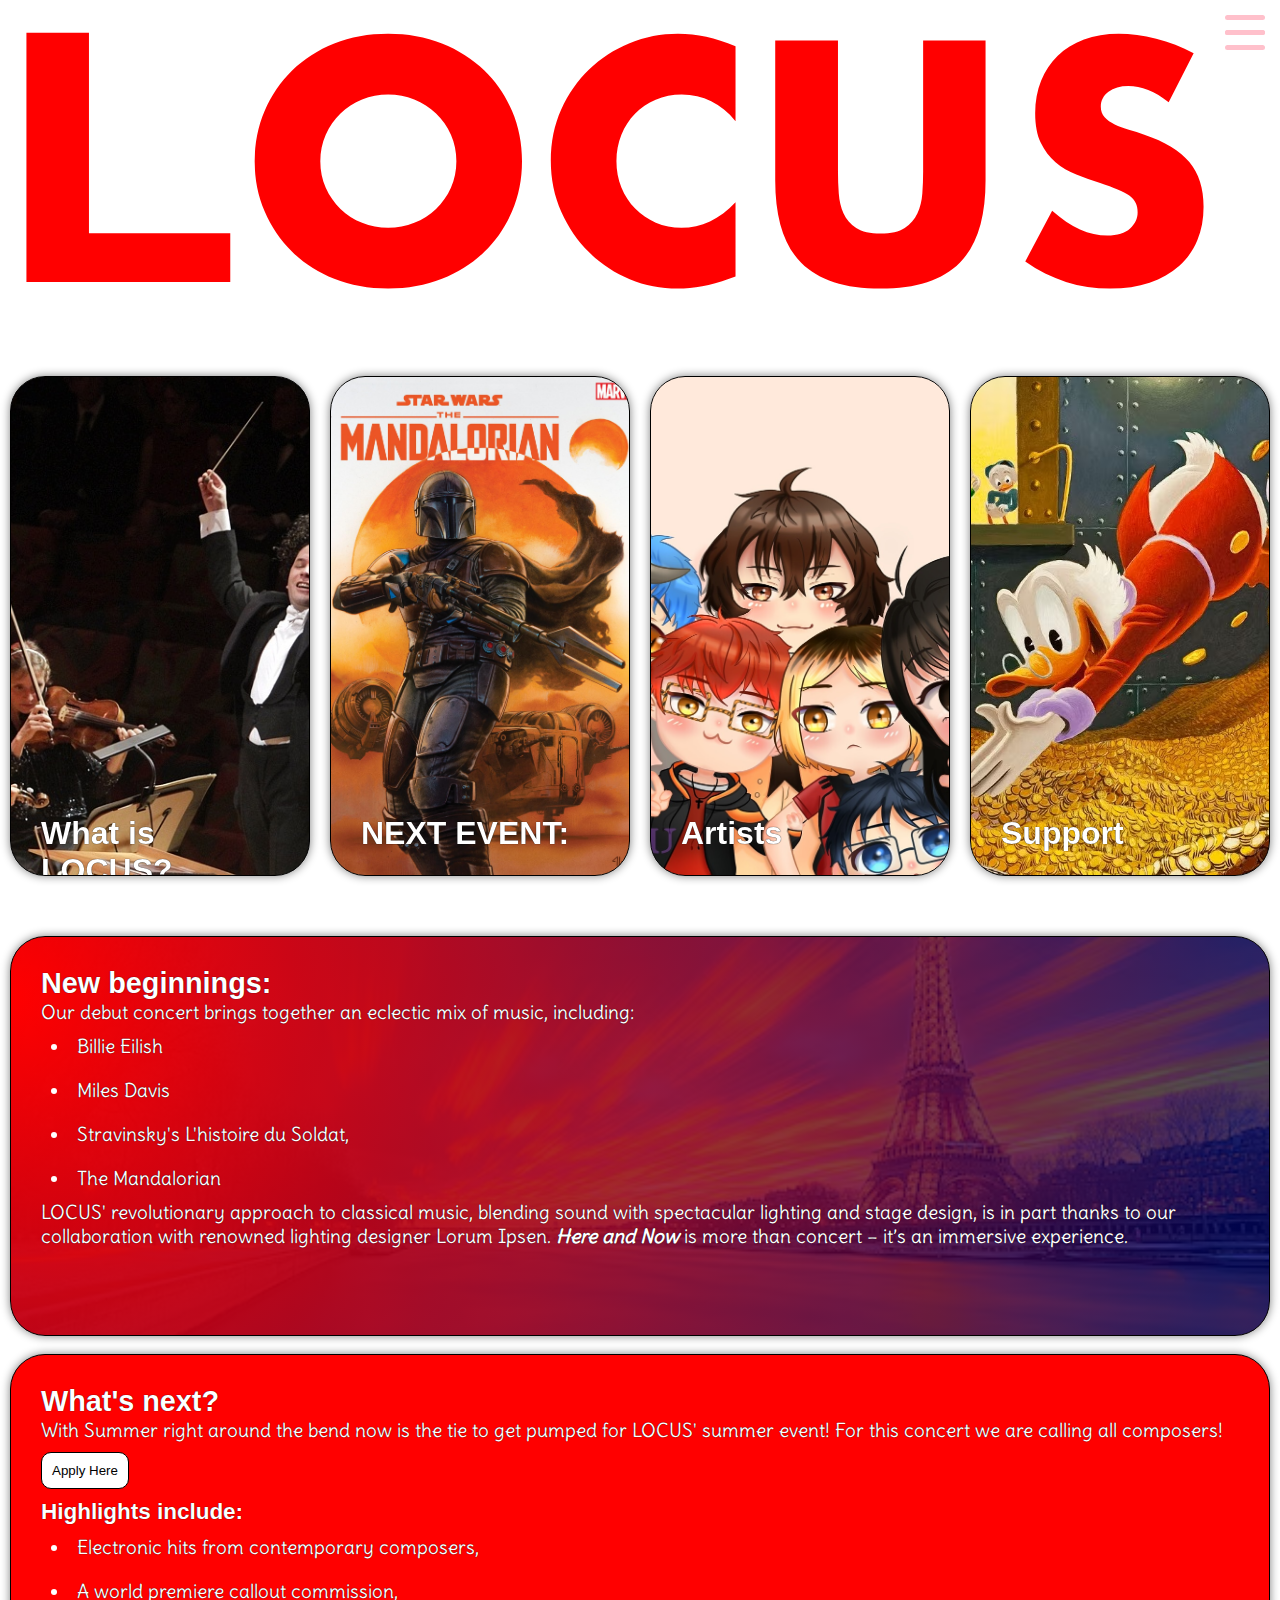
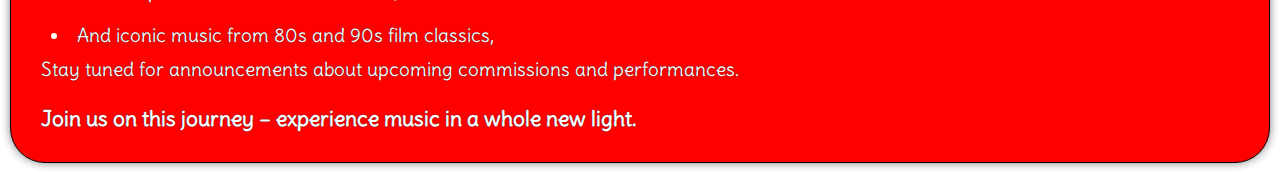
==== commit 805a06a8: "Minor style and word-choice changes" ====
--- a/index.html
+++ b/index.html
@@ -160,8 +160,7 @@
           </p>
           <button class="callout">Apply Here</button>
           <br />
-          <br />
-          <p>Highlights include:</p>
+          <h3>Highlights include:</h3>
           <ul>
             <li>Electronic hits from contemporary composers,</li>
             <li>A world premiere callout commission,</li>
@@ -171,8 +170,9 @@
             Stay tuned for announcements about upcoming commissions and
             performances.
           </p>
-          <p>
-            <span style="font-weight: 900"
+          <br />
+          <p>
+            <span style="font-weight: 900; font-size: 1.3rem"
               >Join us on this journey – experience music in a whole new
               light.</span
             >
--- a/styles/style.css
+++ b/styles/style.css
@@ -245,6 +245,13 @@
     ),
     center/cover url(../images/dramatic_sunrise.png);
 }
+.callout {
+  margin: 10px 0;
+  padding: 10px;
+  background: white;
+  border: 1px solid black;
+  border-radius: 10px;
+}
 .next {
   background: red;
 }
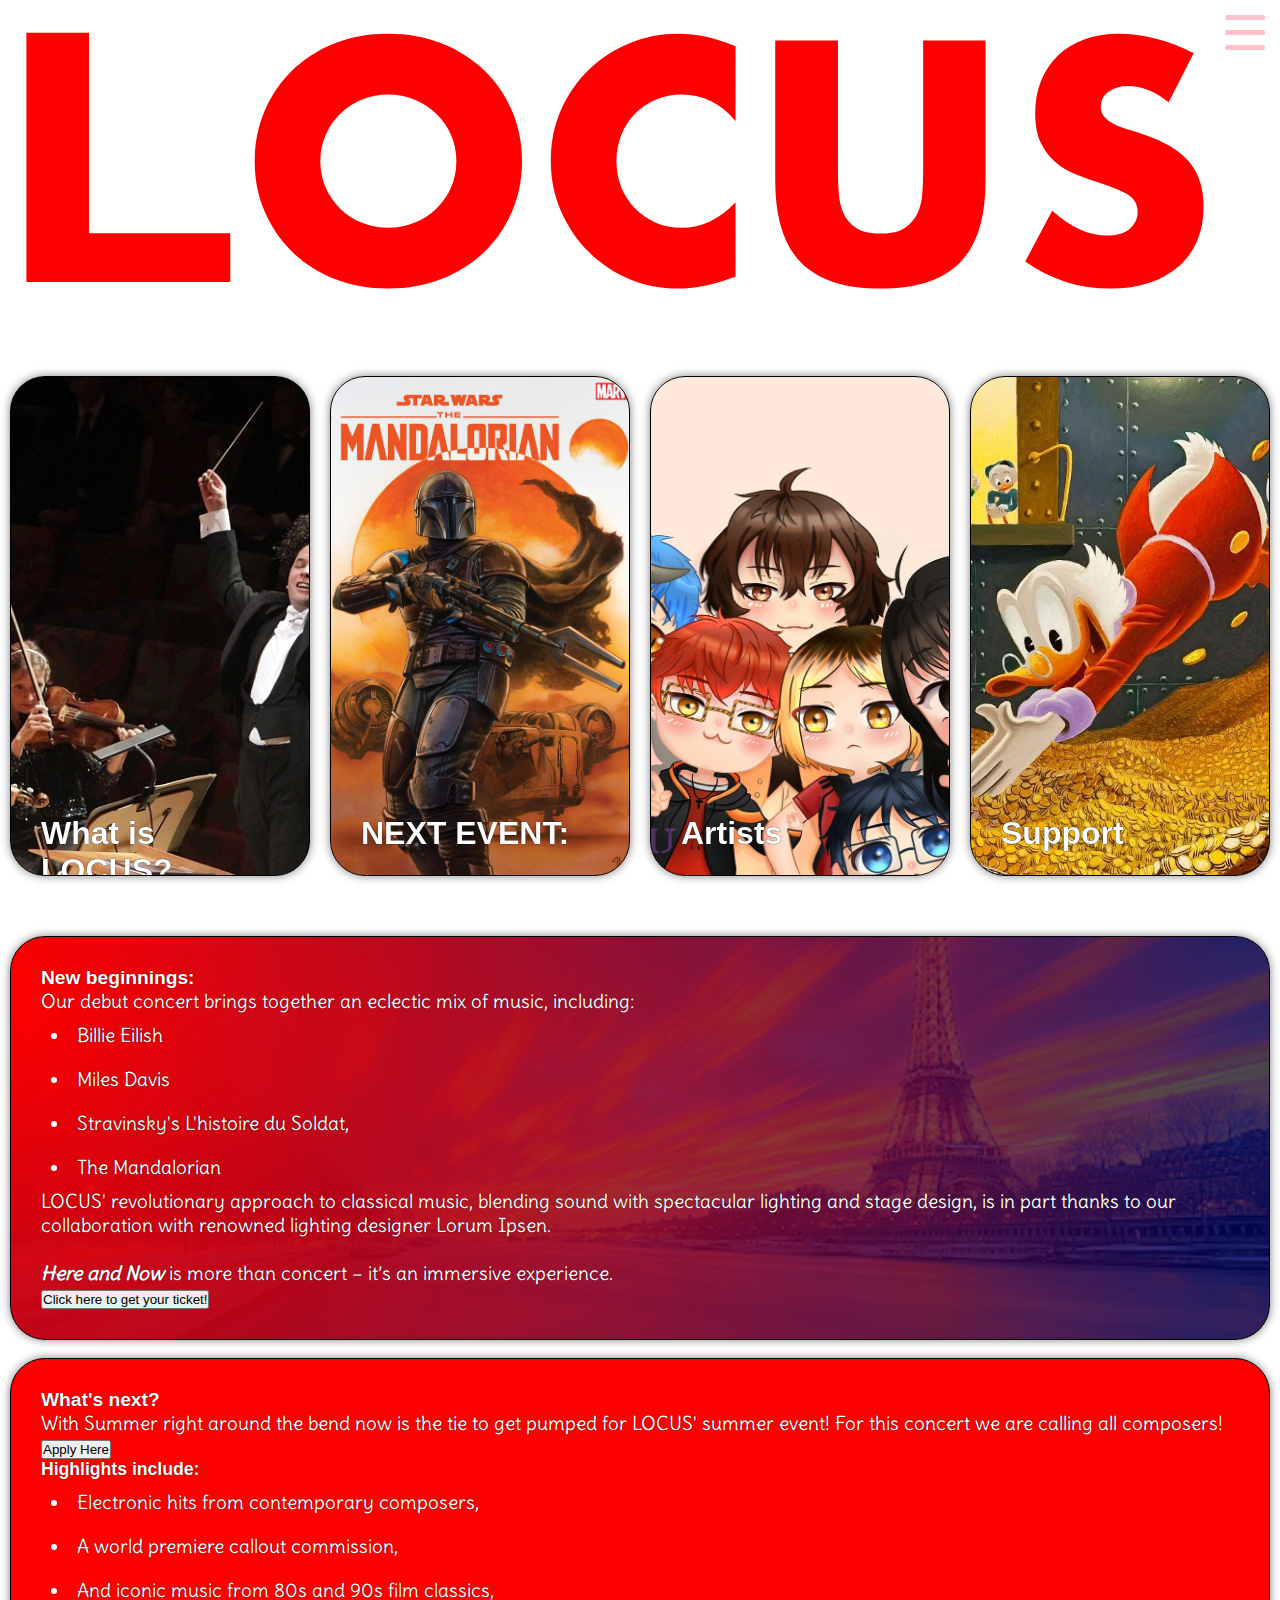
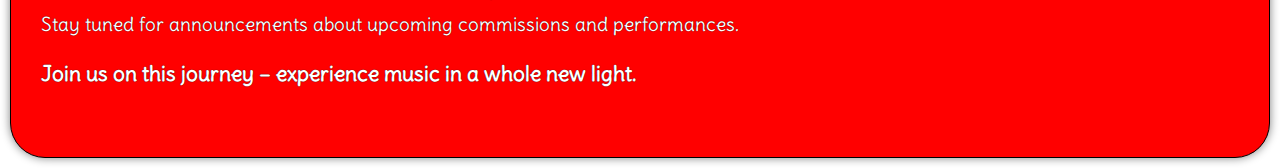
==== commit 1ff1b845: "Made button for tickets, renamed .callout" ====
--- a/index.html
+++ b/index.html
@@ -145,11 +145,14 @@
             LOCUS' revolutionary approach to classical music, blending sound
             with spectacular lighting and stage design, is in part thanks to our
             collaboration with renowned lighting designer Lorum Ipsen.
+            <br />
+            <br />
             <span style="font-style: italic; font-weight: bold">
               Here and Now
             </span>
             is more than concert – it’s an immersive experience.
           </p>
+          <button class="button">Click here to get your ticket!</button>
         </div>
         <br />
         <div class="news-item next">
@@ -158,7 +161,7 @@
             With Summer right around the bend now is the tie to get pumped for
             LOCUS' summer event! For this concert we are calling all composers!
           </p>
-          <button class="callout">Apply Here</button>
+          <button class="button">Apply Here</button>
           <br />
           <h3>Highlights include:</h3>
           <ul>
--- a/styles/style.css
+++ b/styles/style.css
@@ -22,6 +22,15 @@
 h2,
 h3 {
   font-family: var(--default-heading-font);
+}
+h1 {
+  font-size: 1.3rem;
+}
+h2 {
+  font-size: 1.2rem;
+}
+h3 {
+  font-size: 1.1rem;
 }
 .logo {
   width: calc(100vw - 50px);
